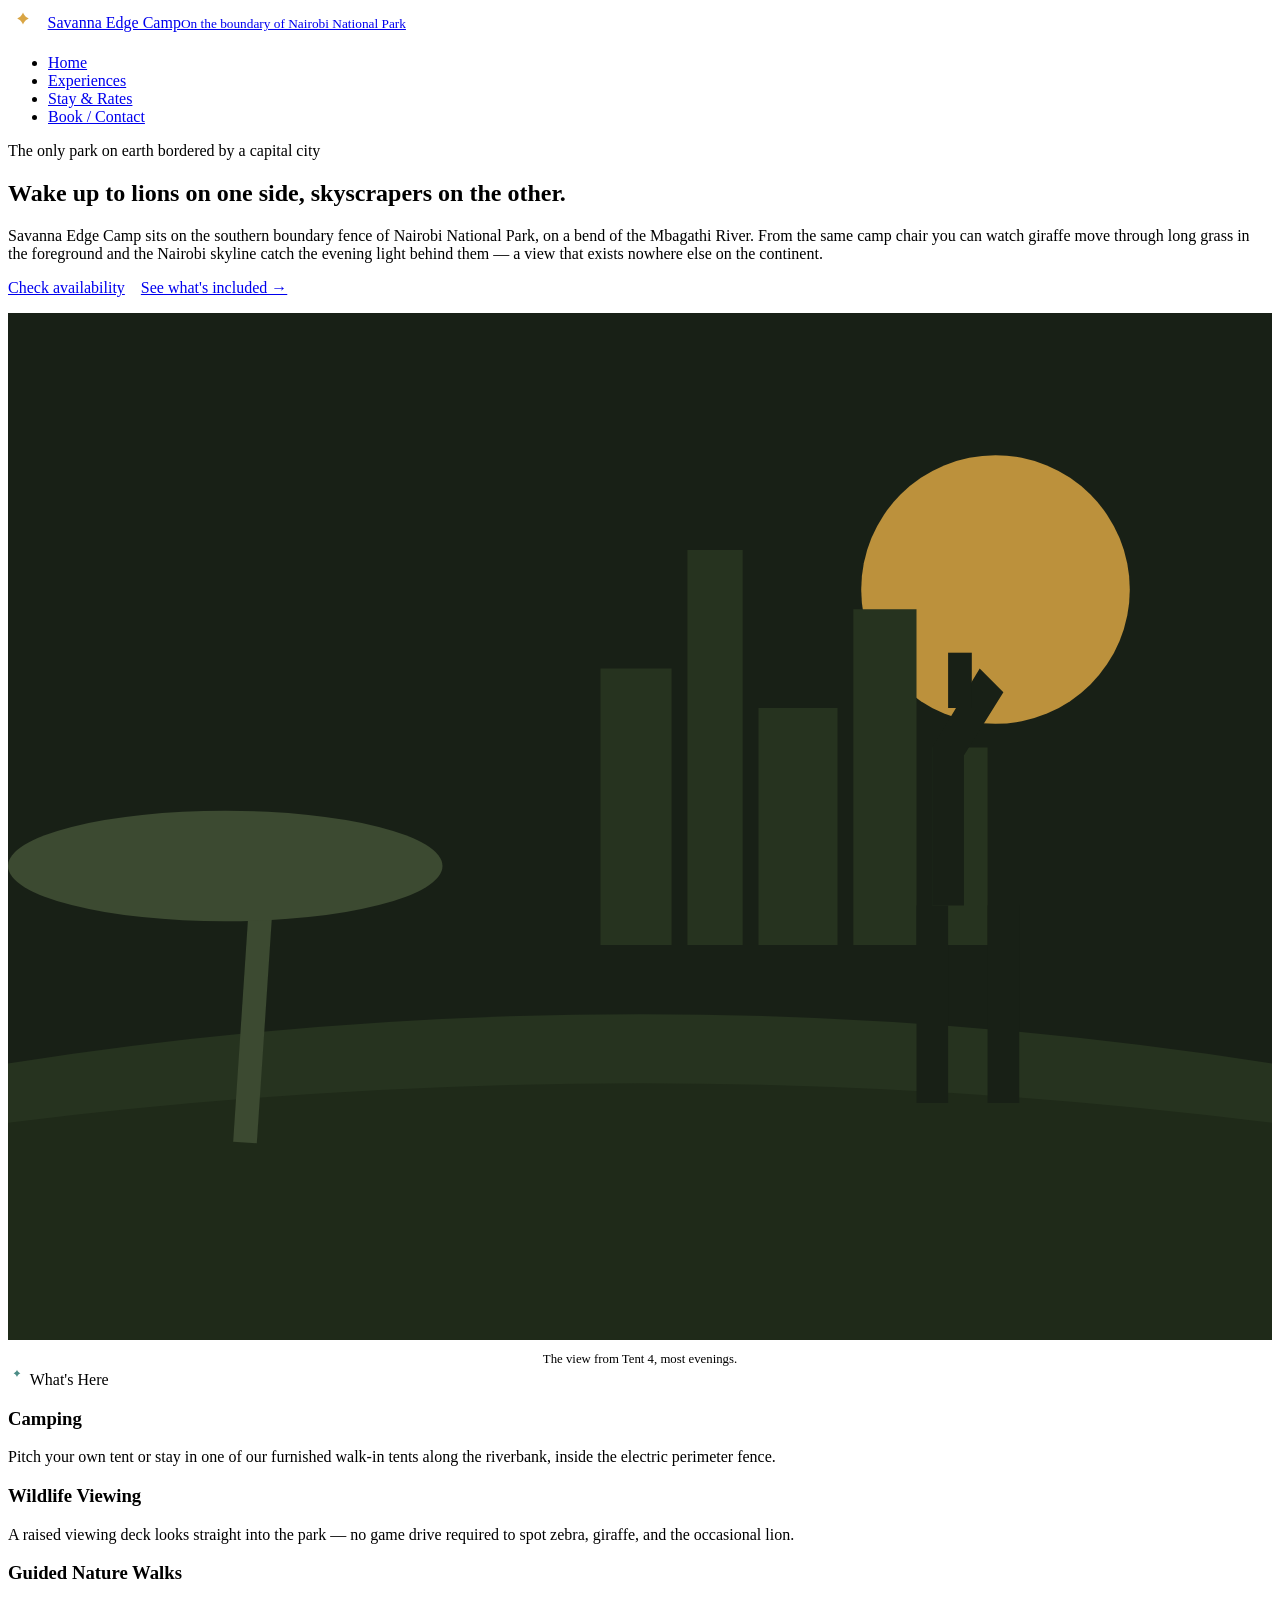
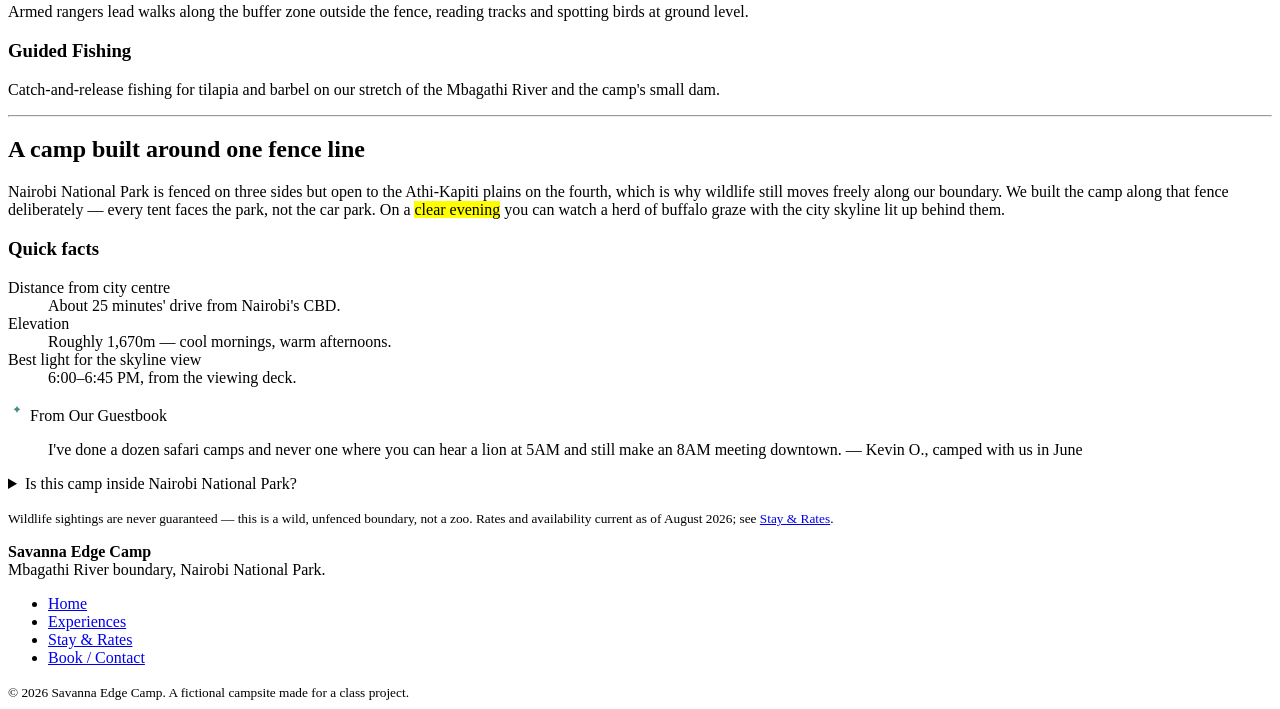
==== index.html @ 0822c195 "Add index.html for Savanna Edge Camp website This file contains the complete HTML structure for the " ====
<!DOCTYPE html>
<html lang="en">
<head>
<meta charset="UTF-8">
<meta name="viewport" content="width=device-width, initial-scale=1.0">
<title>Savanna Edge Camp — Home</title>
<meta name="description" content="A tented camp on the boundary of Nairobi National Park — camping, wildlife views, guided nature walks, and guided fishing at the dam.">
<link rel="stylesheet" href="style.css">
</head>
<body>

<header class="site-header">
  <div class="header-inner">
    <a class="brand" href="index.html" style="display:flex;align-items:center;gap:.6rem;">
      <svg width="30" height="30" viewBox="0 0 40 40" aria-hidden="true">
        <path d="M20 6c-2 6-8 8-8 8s6 2 8 8c2-6 8-8 8-8s-6-2-8-8Z" fill="#D9A544"/>
      </svg>
      <span>Savanna Edge Camp<small>On the boundary of Nairobi National Park</small></span>
    </a>
    <nav class="primary-nav" aria-label="Primary">
      <ul>
        <li><a href="index.html" aria-current="page">Home</a></li>
        <li><a href="experiences.html">Experiences</a></li>
        <li><a href="stay.html">Stay &amp; Rates</a></li>
        <li><a href="contact.html">Book / Contact</a></li>
      </ul>
    </nav>
  </div>
</header>

<section class="hero">
  <div class="hero-inner">
    <div>
      <span class="eyebrow">The only park on earth bordered by a capital city</span>
      <h1>Wake up to lions on one side, skyscrapers on the other.</h1>
      <p>Savanna Edge Camp sits on the southern boundary fence of Nairobi National Park, on a bend of the Mbagathi River. From the same camp chair you can watch giraffe move through long grass in the foreground and the Nairobi skyline catch the evening light behind them — a view that exists nowhere else on the continent.</p>
      <p>
        <a class="btn" href="contact.html">Check availability</a>
        &nbsp;&nbsp;
        <a href="experiences.html">See what's included &rarr;</a>
      </p>
    </div>
    <figure style="margin:0;">
      <svg viewBox="0 0 320 260" width="100%" role="img" aria-labelledby="heroTitle">
        <title id="heroTitle">Illustration of the Nairobi skyline behind savanna grass, an acacia tree, and a giraffe silhouette</title>
        <rect x="0" y="0" width="320" height="260" fill="#182016"/>
        <circle cx="250" cy="70" r="34" fill="#D9A544" opacity="0.85"/>
        <!-- skyline -->
        <g fill="#26331F">
          <rect x="150" y="90" width="18" height="70"/>
          <rect x="172" y="60" width="14" height="100"/>
          <rect x="190" y="100" width="20" height="60"/>
          <rect x="214" y="75" width="16" height="85"/>
          <rect x="234" y="110" width="14" height="50"/>
        </g>
        <!-- ground -->
        <path d="M0 190 Q160 165 320 190 L320 260 L0 260 Z" fill="#26331F"/>
        <path d="M0 205 Q160 185 320 205 L320 260 L0 260 Z" fill="#1F2A19"/>
        <!-- acacia tree -->
        <path d="M60 210 L64 150" stroke="#3C4A31" stroke-width="6" fill="none"/>
        <ellipse cx="55" cy="140" rx="55" ry="14" fill="#3C4A31"/>
        <!-- giraffe silhouette -->
        <g fill="#182016">
          <rect x="230" y="150" width="8" height="50"/>
          <rect x="248" y="150" width="8" height="50"/>
          <path d="M234 150 L234 110 L246 90 L252 96 L242 112 L242 150 Z"/>
          <rect x="238" y="86" width="6" height="14"/>
        </g>
      </svg>
      <figcaption style="text-align:center;color:var(--sage);font-size:.8rem;margin-top:.5rem;">The view from Tent 4, most evenings.</figcaption>
    </figure>
  </div>
</section>

<main>

  <div class="horizon-rule">
    <svg width="18" height="18" viewBox="0 0 40 40" aria-hidden="true"><path d="M20 6c-2 6-8 8-8 8s6 2 8 8c2-6 8-8 8-8s-6-2-8-8Z" fill="#4C8C86"/></svg>
    What's Here
  </div>

  <div class="card-grid">
    <article class="card">
      <h3>Camping</h3>
      <p>Pitch your own tent or stay in one of our furnished walk-in tents along the riverbank, inside the electric perimeter fence.</p>
    </article>
    <article class="card">
      <h3>Wildlife Viewing</h3>
      <p>A raised viewing deck looks straight into the park — no game drive required to spot zebra, giraffe, and the occasional lion.</p>
    </article>
    <article class="card">
      <h3>Guided Nature Walks</h3>
      <p>Armed rangers lead walks along the buffer zone outside the fence, reading tracks and spotting birds at ground level.</p>
    </article>
    <article class="card">
      <h3>Guided Fishing</h3>
      <p>Catch-and-release fishing for tilapia and barbel on our stretch of the Mbagathi River and the camp's small dam.</p>
    </article>
  </div>

  <hr class="thin">

  <section aria-labelledby="whyus">
    <h2 id="whyus">A camp built around one fence line</h2>
    <p>Nairobi National Park is fenced on three sides but open to the Athi-Kapiti plains on the fourth, which is why wildlife still moves freely along our boundary. We built the camp along that fence deliberately — every tent faces the park, not the car park. On a <mark>clear evening</mark> you can watch a herd of buffalo graze with the city skyline lit up behind them.</p>

    <aside class="panel">
      <h3>Quick facts</h3>
      <dl>
        <dt>Distance from city centre</dt>
        <dd>About 25 minutes' drive from Nairobi's CBD.</dd>
        <dt>Elevation</dt>
        <dd>Roughly 1,670m — cool mornings, warm afternoons.</dd>
        <dt>Best light for the skyline view</dt>
        <dd>6:00–6:45 PM, from the viewing deck.</dd>
      </dl>
    </aside>
  </section>

  <div class="horizon-rule">
    <svg width="18" height="18" viewBox="0 0 40 40" aria-hidden="true"><path d="M20 6c-2 6-8 8-8 8s6 2 8 8c2-6 8-8 8-8s-6-2-8-8Z" fill="#4C8C86"/></svg>
    From Our Guestbook
  </div>

  <blockquote>
    I've done a dozen safari camps and never one where you can hear a lion at 5AM and still make an 8AM meeting downtown.
    — Kevin O., camped with us in June
  </blockquote>

  <details>
    <summary>Is this camp inside Nairobi National Park?</summary>
    <p style="margin-top:.6rem;">No — we sit just outside the park's southern boundary, on private land along the Mbagathi River. Wildlife regularly moves along this stretch, but our nature walks and fishing take place outside the park fence, which is why they don't require a park vehicle or park entry fee.</p>
  </details>

  <p><small class="fine">Wildlife sightings are never guaranteed — this is a wild, unfenced boundary, not a zoo. Rates and availability current as of <time datetime="2026-08-01">August 2026</time>; see <a href="stay.html">Stay &amp; Rates</a>.</small></p>

</main>

<footer class="site-footer">
  <div class="footer-inner">
    <div>
      <strong style="color:var(--cream);">Savanna Edge Camp</strong><br>
      Mbagathi River boundary, Nairobi National Park.
    </div>
    <nav aria-label="Footer">
      <ul>
        <li><a href="index.html">Home</a></li>
        <li><a href="experiences.html">Experiences</a></li>
        <li><a href="stay.html">Stay &amp; Rates</a></li>
        <li><a href="contact.html">Book / Contact</a></li>
      </ul>
    </nav>
    <small class="fine">&copy; 2026 Savanna Edge Camp. A fictional campsite made for a class project.</small>
  </div>
</footer>

</body>
</html>
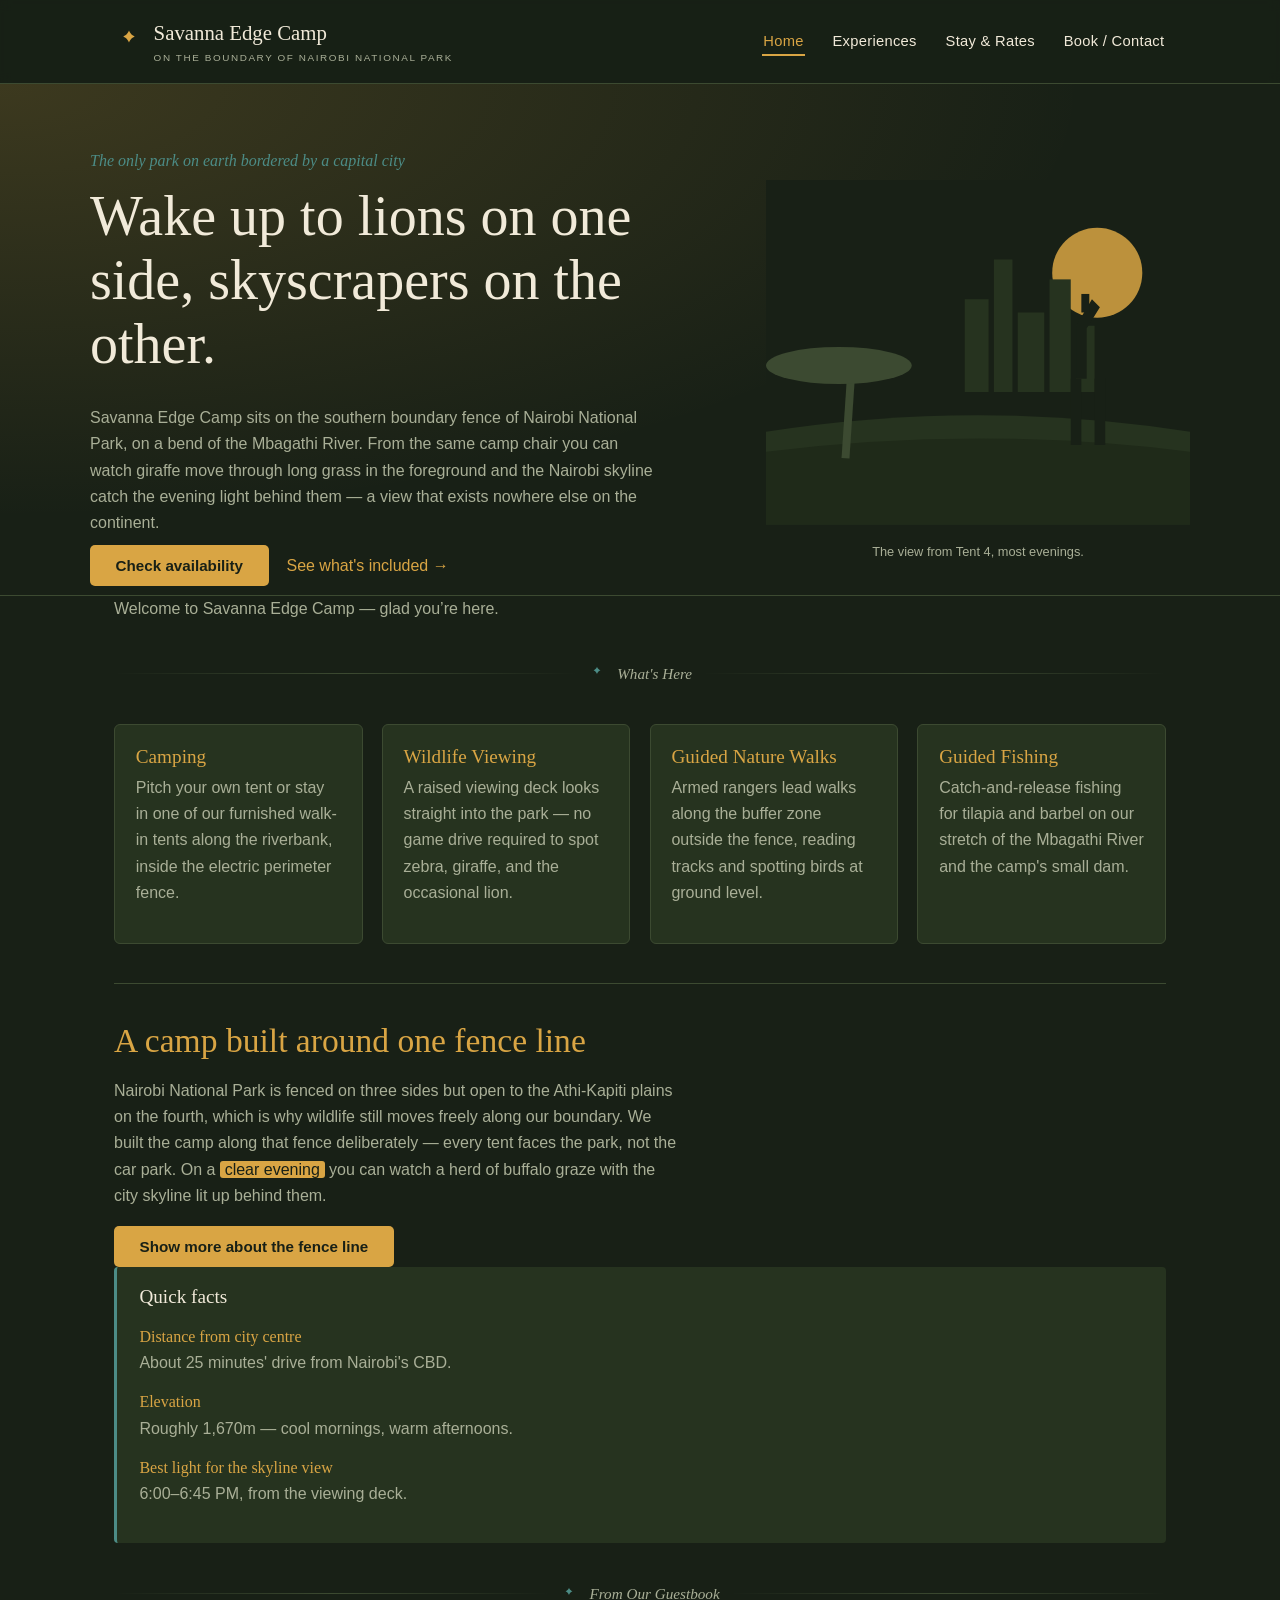
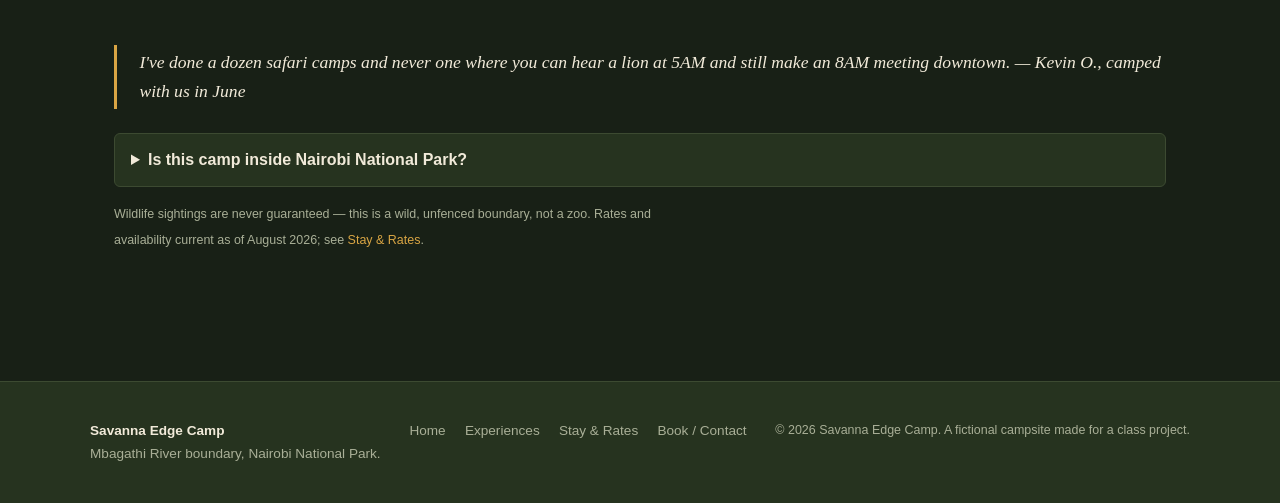
==== commit 862279f8: "Include script.js and add interactive welcome message Added JavaScript file inclusion and interactiv" ====
--- a/index.html
+++ b/index.html
@@ -6,6 +6,7 @@
 <title>Savanna Edge Camp — Home</title>
 <meta name="description" content="A tented camp on the boundary of Nairobi National Park — camping, wildlife views, guided nature walks, and guided fishing at the dam.">
 <link rel="stylesheet" href="style.css">
+<script src="script.js" defer></script>
 </head>
 <body>
 
@@ -74,6 +75,9 @@
 
 <main>
 
+  <!-- Filled in by script.js after asking the visitor for their name -->
+  <p id="welcome-message" hidden></p>
+
   <div class="horizon-rule">
     <svg width="18" height="18" viewBox="0 0 40 40" aria-hidden="true"><path d="M20 6c-2 6-8 8-8 8s6 2 8 8c2-6 8-8 8-8s-6-2-8-8Z" fill="#4C8C86"/></svg>
     What's Here
@@ -103,6 +107,12 @@
   <section aria-labelledby="whyus">
     <h2 id="whyus">A camp built around one fence line</h2>
     <p>Nairobi National Park is fenced on three sides but open to the Athi-Kapiti plains on the fourth, which is why wildlife still moves freely along our boundary. We built the camp along that fence deliberately — every tent faces the park, not the car park. On a <mark>clear evening</mark> you can watch a herd of buffalo graze with the city skyline lit up behind them.</p>
+
+    <button type="button" id="fence-info-toggle" class="btn">Show more about the fence line</button>
+
+    <div id="fence-info-extra" hidden style="margin-top:1rem;">
+      <p>The electric fence around camp is a low-voltage, wildlife-deterrent design — it keeps larger animals from wandering into the tented area at night without harming them. It's inspected every evening at dusk by camp staff before the fire is lit. The section facing the park is intentionally see-through wire, not solid fencing, so the view stays open from every tent and from the deck.</p>
+    </div>
 
     <aside class="panel">
       <h3>Quick facts</h3>
--- a/style.css
+++ b/style.css
@@ -0,0 +1,466 @@
+@import url('https://fonts.googleapis.com/css2?family=DM+Serif+Display:ital@0;1&family=Karla:wght@400;500;700&display=swap');
+
+:root {
+  --night: #182016;
+  --olive: #26331F;
+  --olive-light: #2E3F2733;
+  --gold: #D9A544;
+  --gold-soft: #D9A54430;
+  --teal: #4C8C86;
+  --cream: #F1EAD9;
+  --sage: #A9AF97;
+  --rule: 1px solid #3C4A31;
+}
+
+* {
+  box-sizing: border-box;
+}
+
+body {
+  margin: 0;
+  background: var(--night);
+  color: var(--cream);
+  font-family: 'Karla', sans-serif;
+  line-height: 1.65;
+}
+
+h1, h2, h3, h4 {
+  font-family: 'DM Serif Display', serif;
+  font-weight: 400;
+  line-height: 1.15;
+  margin: 0 0 .5em 0;
+  color: var(--cream);
+}
+
+h1 {
+  font-size: clamp(2.2rem, 5vw, 3.5rem);
+}
+
+h2 {
+  font-size: clamp(1.5rem, 3vw, 2.1rem);
+  color: var(--gold);
+}
+
+h3 {
+  font-size: 1.2rem;
+  color: var(--cream);
+}
+
+p {
+  margin: 0 0 1em 0;
+  color: var(--sage);
+  max-width: 64ch;
+}
+
+a {
+  color: var(--gold);
+  text-decoration: none;
+}
+
+a:hover,
+a:focus-visible {
+  text-decoration: underline;
+}
+
+a:focus-visible,
+button:focus-visible,
+input:focus-visible,
+select:focus-visible,
+textarea:focus-visible {
+  outline: 2px solid var(--teal);
+  outline-offset: 3px;
+}
+
+/* ---------- skyline/acacia divider ---------- */
+
+.horizon-rule {
+  display: flex;
+  align-items: center;
+  gap: .7rem;
+  margin: 2.4rem 0;
+  color: var(--sage);
+  font-family: 'DM Serif Display', serif;
+  font-style: italic;
+  font-size: .95rem;
+}
+
+.horizon-rule::before,
+.horizon-rule::after {
+  content: "";
+  height: 1px;
+  flex: 1;
+  background: linear-gradient(90deg, transparent, #3C4A31, transparent);
+}
+
+.horizon-rule svg {
+  flex-shrink: 0;
+}
+
+/* ---------- header / nav ---------- */
+
+header.site-header {
+  position: sticky;
+  top: 0;
+  z-index: 10;
+  background: rgba(24, 32, 22, .94);
+  backdrop-filter: blur(6px);
+  border-bottom: var(--rule);
+}
+
+.header-inner {
+  max-width: 1100px;
+  margin: 0 auto;
+  display: flex;
+  align-items: center;
+  justify-content: space-between;
+  padding: 1rem 1.5rem;
+}
+
+.brand {
+  display: flex;
+  align-items: center;
+  gap: .6rem;
+  font-family: 'DM Serif Display', serif;
+  font-size: 1.3rem;
+  color: var(--cream);
+}
+
+.brand small {
+  display: block;
+  font-family: 'Karla', sans-serif;
+  font-weight: 400;
+  font-size: .62rem;
+  letter-spacing: .16em;
+  text-transform: uppercase;
+  color: var(--sage);
+}
+
+nav.primary-nav ul {
+  list-style: none;
+  display: flex;
+  gap: 1.6rem;
+  margin: 0;
+  padding: 0;
+}
+
+nav.primary-nav a {
+  color: var(--cream);
+  font-size: .92rem;
+  letter-spacing: .02em;
+  padding: .3rem .1rem;
+  border-bottom: 2px solid transparent;
+}
+
+nav.primary-nav a:hover,
+nav.primary-nav a[aria-current="page"] {
+  color: var(--gold);
+  border-bottom-color: var(--gold);
+  text-decoration: none;
+}
+
+/* ---------- layout helpers ---------- */
+
+main {
+  max-width: 1100px;
+  margin: 0 auto;
+  padding: 0 1.5rem 4rem;
+}
+
+.hero {
+  padding: 4rem 1.5rem 0;
+  border-bottom: var(--rule);
+  background: radial-gradient(
+    ellipse at top left,
+    var(--gold-soft),
+    transparent 60%
+  );
+}
+
+.hero-inner {
+  max-width: 1100px;
+  margin: 0 auto;
+  display: grid;
+  grid-template-columns: 1.2fr .8fr;
+  gap: 2.5rem;
+  align-items: center;
+  padding-bottom: 0;
+}
+
+@media (max-width: 760px) {
+  .hero-inner {
+    grid-template-columns: 1fr;
+  }
+}
+
+.eyebrow {
+  font-family: 'DM Serif Display', serif;
+  font-style: italic;
+  color: var(--teal);
+  font-size: 1rem;
+  margin-bottom: .6rem;
+  display: block;
+}
+
+.card-grid {
+  display: grid;
+  grid-template-columns: repeat(4, 1fr);
+  gap: 1.2rem;
+}
+
+@media (max-width: 900px) {
+  .card-grid {
+    grid-template-columns: repeat(2, 1fr);
+  }
+}
+
+@media (max-width: 560px) {
+  .card-grid {
+    grid-template-columns: 1fr;
+  }
+}
+
+article.card {
+  background: var(--olive);
+  border: var(--rule);
+  border-radius: 6px;
+  padding: 1.3rem;
+}
+
+article.card h3 {
+  color: var(--gold);
+  margin-bottom: .4rem;
+}
+
+aside.panel {
+  background: var(--olive);
+  border-left: 3px solid var(--teal);
+  padding: 1.2rem 1.4rem;
+  border-radius: 4px;
+}
+
+blockquote {
+  border-left: 3px solid var(--gold);
+  margin: 1.5rem 0;
+  padding: .2rem 0 .2rem 1.4rem;
+  font-family: 'DM Serif Display', serif;
+  font-style: italic;
+  font-size: 1.1rem;
+  color: var(--cream);
+}
+
+blockquote cite {
+  display: block;
+  margin-top: .5rem;
+  font-style: normal;
+  font-size: .85rem;
+  color: var(--sage);
+}
+
+table {
+  width: 100%;
+  border-collapse: collapse;
+  margin: 1rem 0 2rem;
+}
+
+caption {
+  text-align: left;
+  font-family: 'DM Serif Display', serif;
+  color: var(--gold);
+  margin-bottom: .6rem;
+  font-size: 1.05rem;
+}
+
+th,
+td {
+  text-align: left;
+  padding: .65rem .8rem;
+  border-bottom: 1px solid #3C4A31;
+}
+
+th {
+  color: var(--teal);
+  font-weight: 700;
+  font-size: .78rem;
+  text-transform: uppercase;
+  letter-spacing: .06em;
+}
+
+tbody tr:hover {
+  background: var(--olive-light);
+}
+
+mark {
+  background: var(--gold);
+  color: var(--night);
+  padding: 0 .3em;
+  border-radius: 3px;
+}
+
+details {
+  background: var(--olive);
+  border: var(--rule);
+  border-radius: 6px;
+  padding: .8rem 1rem;
+  margin-bottom: .8rem;
+}
+
+summary {
+  cursor: pointer;
+  font-weight: 700;
+  color: var(--cream);
+}
+
+details[open] summary {
+  color: var(--gold);
+}
+
+dl {
+  margin: 1rem 0;
+}
+
+dt {
+  font-family: 'DM Serif Display', serif;
+  color: var(--gold);
+  margin-top: .8rem;
+}
+
+dd {
+  margin: 0;
+  color: var(--sage);
+}
+
+hr.thin {
+  border: none;
+  border-top: var(--rule);
+  margin: 2.4rem 0;
+}
+
+/* ---------- forms ---------- */
+
+fieldset {
+  border: var(--rule);
+  border-radius: 8px;
+  padding: 1.4rem 1.6rem;
+  margin: 0 0 1.6rem;
+}
+
+legend {
+  font-family: 'DM Serif Display', serif;
+  color: var(--gold);
+  padding: 0 .5rem;
+  font-size: 1.05rem;
+}
+
+label {
+  display: block;
+  margin: .9rem 0 .3rem;
+  font-size: .88rem;
+  color: var(--sage);
+}
+
+input,
+select,
+textarea {
+  width: 100%;
+  padding: .6rem .7rem;
+  background: var(--night);
+  color: var(--cream);
+  border: 1px solid #3C4A31;
+  border-radius: 5px;
+  font-family: 'Karla', sans-serif;
+  font-size: .95rem;
+}
+
+input[type="checkbox"],
+input[type="radio"] {
+  width: auto;
+  margin-right: .5rem;
+}
+
+.radio-row,
+.checkbox-row {
+  display: flex;
+  align-items: center;
+  gap: .4rem;
+  margin: .4rem 0;
+  color: var(--sage);
+}
+
+textarea {
+  resize: vertical;
+  min-height: 100px;
+}
+
+button,
+.btn {
+  background: var(--gold);
+  color: var(--night);
+  border: none;
+  font-weight: 700;
+  padding: .75rem 1.6rem;
+  border-radius: 5px;
+  cursor: pointer;
+  font-size: .95rem;
+  font-family: 'Karla', sans-serif;
+}
+
+button:hover,
+.btn:hover {
+  opacity: .9;
+}
+
+meter {
+  width: 100%;
+  height: 1.1rem;
+}
+
+progress {
+  width: 100%;
+  height: .9rem;
+  accent-color: var(--teal);
+}
+
+/* ---------- footer ---------- */
+
+footer.site-footer {
+  border-top: var(--rule);
+  margin-top: 3rem;
+  padding: 2.4rem 1.5rem;
+  background: var(--olive);
+}
+
+.footer-inner {
+  max-width: 1100px;
+  margin: 0 auto;
+  display: flex;
+  justify-content: space-between;
+  flex-wrap: wrap;
+  gap: 1.5rem;
+  font-size: .85rem;
+  color: var(--sage);
+}
+
+.footer-inner nav ul {
+  list-style: none;
+  display: flex;
+  gap: 1.2rem;
+  padding: 0;
+  margin: 0;
+}
+
+.footer-inner a {
+  color: var(--sage);
+}
+
+.footer-inner a:hover {
+  color: var(--gold);
+}
+
+address {
+  font-style: normal;
+}
+
+small.fine {
+  color: var(--sage);
+  font-size: .78rem;
+}
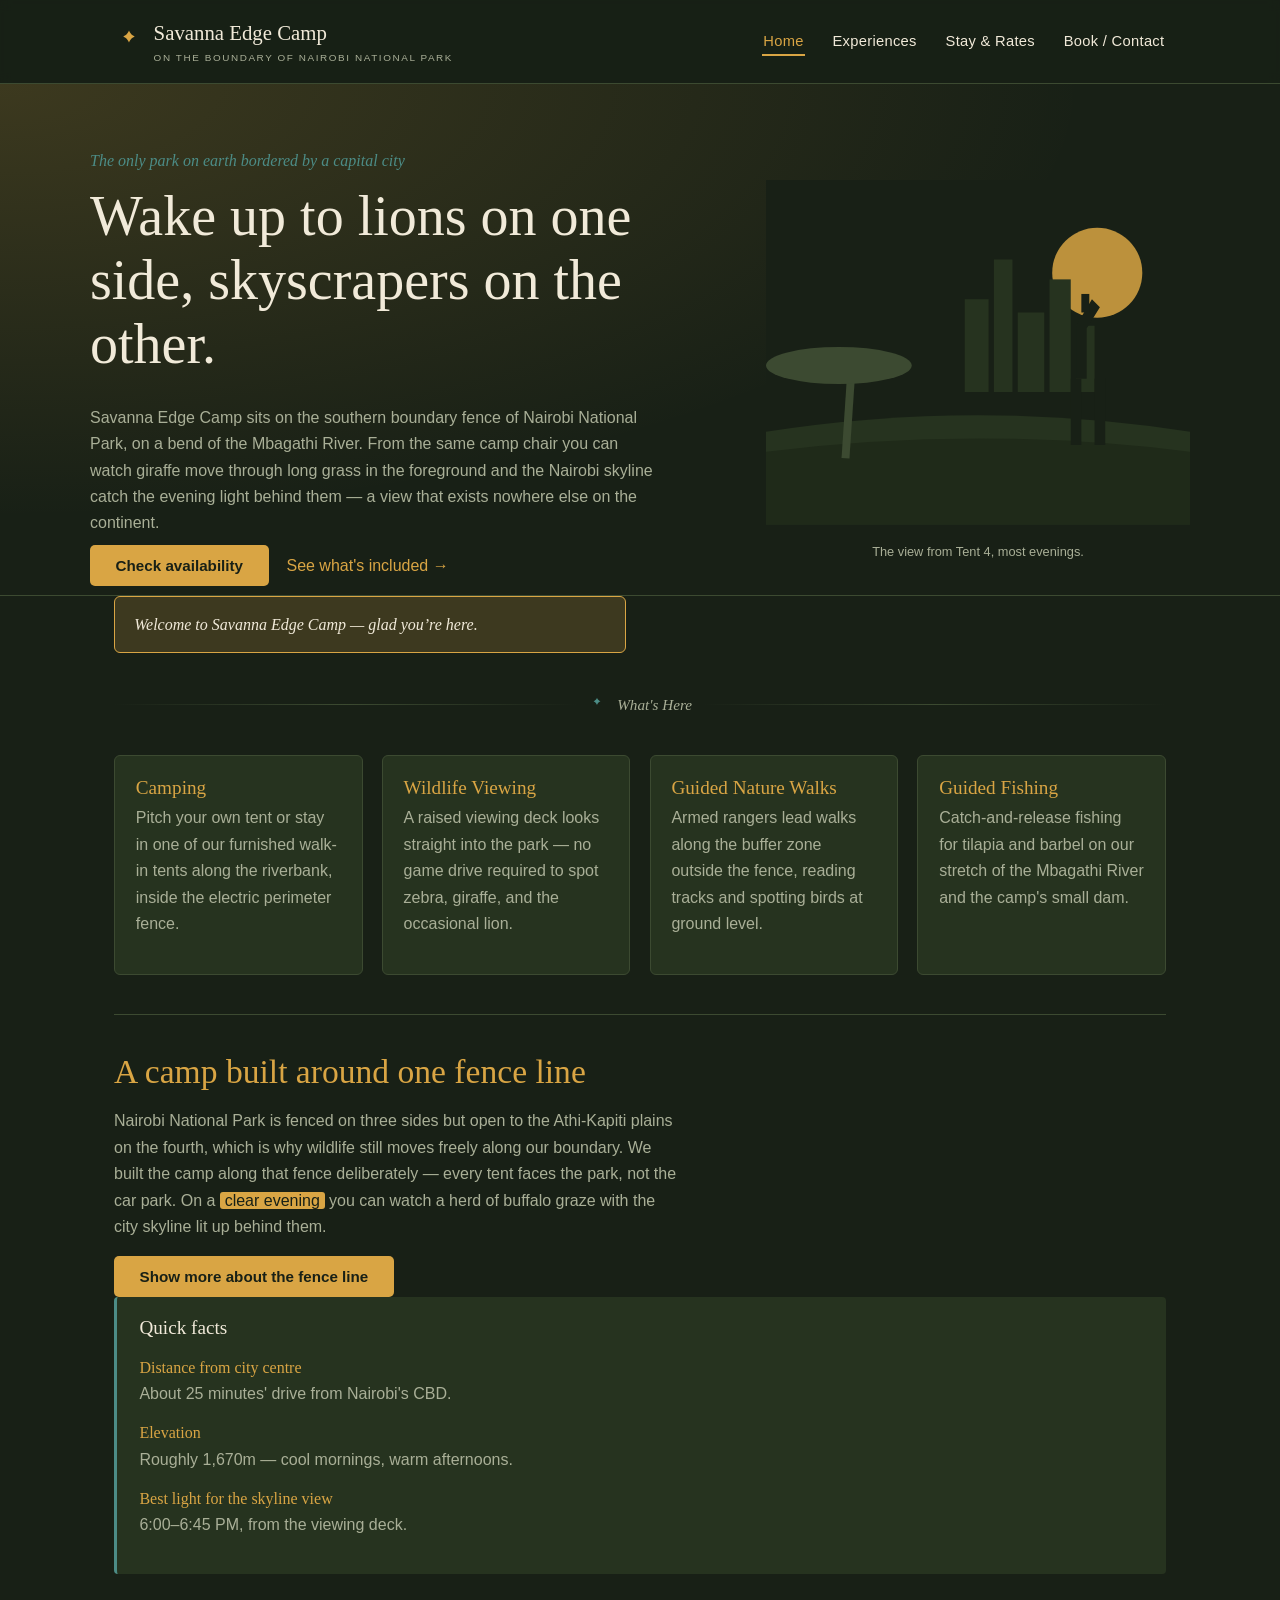
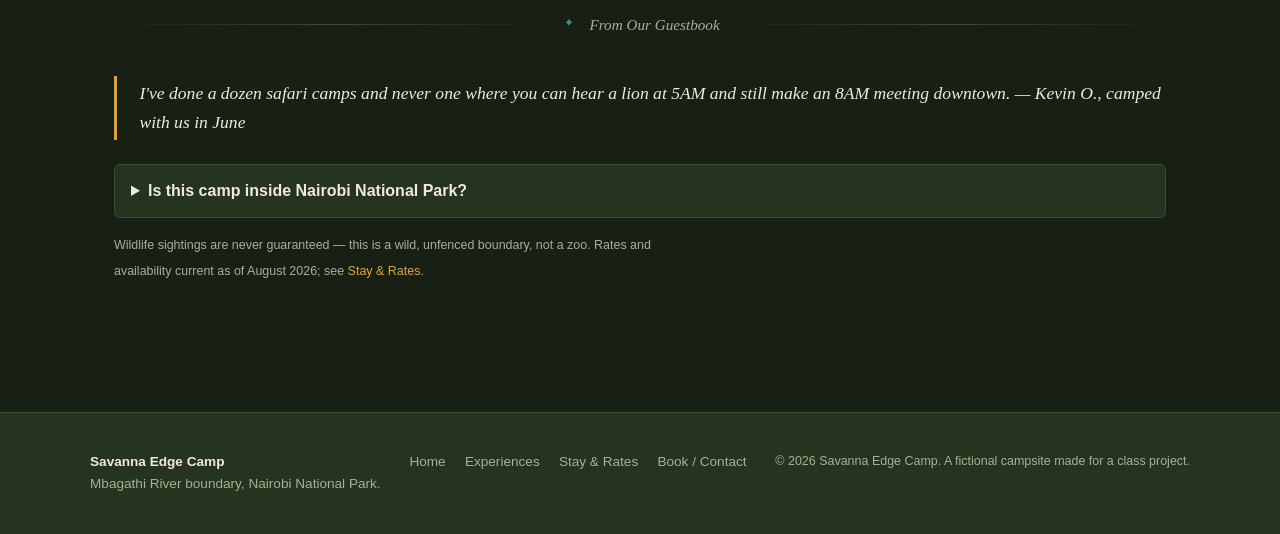
==== commit 8f90d92c: "Change links from .html to .php for contact and stay" ====
--- a/index.html
+++ b/index.html
@@ -22,8 +22,8 @@
       <ul>
         <li><a href="index.html" aria-current="page">Home</a></li>
         <li><a href="experiences.html">Experiences</a></li>
-        <li><a href="stay.html">Stay &amp; Rates</a></li>
-        <li><a href="contact.html">Book / Contact</a></li>
+        <li><a href="stay.php">Stay &amp; Rates</a></li>
+        <li><a href="contact.php">Book / Contact</a></li>
       </ul>
     </nav>
   </div>
@@ -36,7 +36,7 @@
       <h1>Wake up to lions on one side, skyscrapers on the other.</h1>
       <p>Savanna Edge Camp sits on the southern boundary fence of Nairobi National Park, on a bend of the Mbagathi River. From the same camp chair you can watch giraffe move through long grass in the foreground and the Nairobi skyline catch the evening light behind them — a view that exists nowhere else on the continent.</p>
       <p>
-        <a class="btn" href="contact.html">Check availability</a>
+        <a class="btn" href="contact.php">Check availability</a>
         &nbsp;&nbsp;
         <a href="experiences.html">See what's included &rarr;</a>
       </p>
@@ -142,7 +142,7 @@
     <p style="margin-top:.6rem;">No — we sit just outside the park's southern boundary, on private land along the Mbagathi River. Wildlife regularly moves along this stretch, but our nature walks and fishing take place outside the park fence, which is why they don't require a park vehicle or park entry fee.</p>
   </details>
 
-  <p><small class="fine">Wildlife sightings are never guaranteed — this is a wild, unfenced boundary, not a zoo. Rates and availability current as of <time datetime="2026-08-01">August 2026</time>; see <a href="stay.html">Stay &amp; Rates</a>.</small></p>
+  <p><small class="fine">Wildlife sightings are never guaranteed — this is a wild, unfenced boundary, not a zoo. Rates and availability current as of <time datetime="2026-08-01">August 2026</time>; see <a href="stay.php">Stay &amp; Rates</a>.</small></p>
 
 </main>
 
@@ -156,8 +156,8 @@
       <ul>
         <li><a href="index.html">Home</a></li>
         <li><a href="experiences.html">Experiences</a></li>
-        <li><a href="stay.html">Stay &amp; Rates</a></li>
-        <li><a href="contact.html">Book / Contact</a></li>
+        <li><a href="stay.php">Stay &amp; Rates</a></li>
+        <li><a href="contact.php">Book / Contact</a></li>
       </ul>
     </nav>
     <small class="fine">&copy; 2026 Savanna Edge Camp. A fictional campsite made for a class project.</small>
--- a/style.css
+++ b/style.css
@@ -1,466 +1,212 @@
 @import url('https://fonts.googleapis.com/css2?family=DM+Serif+Display:ital@0;1&family=Karla:wght@400;500;700&display=swap');
 
-:root {
-  --night: #182016;
-  --olive: #26331F;
-  --olive-light: #2E3F2733;
-  --gold: #D9A544;
-  --gold-soft: #D9A54430;
-  --teal: #4C8C86;
-  --cream: #F1EAD9;
-  --sage: #A9AF97;
+:root{
+  --night:#182016;
+  --olive:#26331F;
+  --olive-light:#2E3F2733;
+  --gold:#D9A544;
+  --gold-soft:#D9A54430;
+  --teal:#4C8C86;
+  --cream:#F1EAD9;
+  --sage:#A9AF97;
   --rule: 1px solid #3C4A31;
 }
 
-* {
-  box-sizing: border-box;
-}
-
-body {
-  margin: 0;
-  background: var(--night);
-  color: var(--cream);
-  font-family: 'Karla', sans-serif;
-  line-height: 1.65;
-}
-
-h1, h2, h3, h4 {
-  font-family: 'DM Serif Display', serif;
-  font-weight: 400;
-  line-height: 1.15;
-  margin: 0 0 .5em 0;
-  color: var(--cream);
-}
-
-h1 {
-  font-size: clamp(2.2rem, 5vw, 3.5rem);
-}
-
-h2 {
-  font-size: clamp(1.5rem, 3vw, 2.1rem);
-  color: var(--gold);
-}
-
-h3 {
-  font-size: 1.2rem;
-  color: var(--cream);
-}
-
-p {
-  margin: 0 0 1em 0;
-  color: var(--sage);
-  max-width: 64ch;
-}
-
-a {
-  color: var(--gold);
-  text-decoration: none;
-}
-
-a:hover,
-a:focus-visible {
-  text-decoration: underline;
-}
-
-a:focus-visible,
-button:focus-visible,
-input:focus-visible,
-select:focus-visible,
-textarea:focus-visible {
-  outline: 2px solid var(--teal);
-  outline-offset: 3px;
-}
-
-/* ---------- skyline/acacia divider ---------- */
-
-.horizon-rule {
-  display: flex;
-  align-items: center;
-  gap: .7rem;
-  margin: 2.4rem 0;
-  color: var(--sage);
-  font-family: 'DM Serif Display', serif;
-  font-style: italic;
-  font-size: .95rem;
-}
-
-.horizon-rule::before,
-.horizon-rule::after {
-  content: "";
-  height: 1px;
-  flex: 1;
-  background: linear-gradient(90deg, transparent, #3C4A31, transparent);
-}
-
-.horizon-rule svg {
-  flex-shrink: 0;
-}
+*{ box-sizing:border-box; }
+
+body{
+  margin:0;
+  background:var(--night);
+  color:var(--cream);
+  font-family:'Karla', sans-serif;
+  line-height:1.65;
+}
+
+h1,h2,h3,h4{
+  font-family:'DM Serif Display', serif;
+  font-weight:400;
+  line-height:1.15;
+  margin:0 0 .5em 0;
+  color:var(--cream);
+}
+h1{ font-size:clamp(2.2rem, 5vw, 3.5rem); }
+h2{ font-size:clamp(1.5rem, 3vw, 2.1rem); color:var(--gold); }
+h3{ font-size:1.2rem; color:var(--cream); }
+
+p{ margin:0 0 1em 0; color:var(--sage); max-width:64ch; }
+
+a{ color:var(--gold); text-decoration:none; }
+a:hover, a:focus-visible{ text-decoration:underline; }
+a:focus-visible, button:focus-visible, input:focus-visible,
+select:focus-visible, textarea:focus-visible{
+  outline:2px solid var(--teal);
+  outline-offset:3px;
+}
+
+/* ---------- skyline/acacia divider — the running signature ---------- */
+.horizon-rule{
+  display:flex; align-items:center; gap:.7rem;
+  margin:2.4rem 0; color:var(--sage);
+  font-family:'DM Serif Display', serif; font-style:italic;
+  font-size:.95rem;
+}
+.horizon-rule::before, .horizon-rule::after{
+  content:""; height:1px; flex:1;
+  background:linear-gradient(90deg, transparent, #3C4A31, transparent);
+}
+.horizon-rule svg{ flex-shrink:0; }
 
 /* ---------- header / nav ---------- */
-
-header.site-header {
-  position: sticky;
-  top: 0;
-  z-index: 10;
-  background: rgba(24, 32, 22, .94);
-  backdrop-filter: blur(6px);
-  border-bottom: var(--rule);
-}
-
-.header-inner {
-  max-width: 1100px;
-  margin: 0 auto;
-  display: flex;
-  align-items: center;
-  justify-content: space-between;
-  padding: 1rem 1.5rem;
-}
-
-.brand {
-  display: flex;
-  align-items: center;
-  gap: .6rem;
-  font-family: 'DM Serif Display', serif;
-  font-size: 1.3rem;
-  color: var(--cream);
-}
-
-.brand small {
-  display: block;
-  font-family: 'Karla', sans-serif;
-  font-weight: 400;
-  font-size: .62rem;
-  letter-spacing: .16em;
-  text-transform: uppercase;
-  color: var(--sage);
-}
-
-nav.primary-nav ul {
-  list-style: none;
-  display: flex;
-  gap: 1.6rem;
-  margin: 0;
-  padding: 0;
-}
-
-nav.primary-nav a {
-  color: var(--cream);
-  font-size: .92rem;
-  letter-spacing: .02em;
-  padding: .3rem .1rem;
-  border-bottom: 2px solid transparent;
-}
-
-nav.primary-nav a:hover,
-nav.primary-nav a[aria-current="page"] {
-  color: var(--gold);
-  border-bottom-color: var(--gold);
-  text-decoration: none;
+header.site-header{
+  position:sticky; top:0; z-index:10;
+  background:rgba(24,32,22,.94);
+  backdrop-filter:blur(6px);
+  border-bottom:var(--rule);
+}
+.header-inner{
+  max-width:1100px; margin:0 auto;
+  display:flex; align-items:center; justify-content:space-between;
+  padding:1rem 1.5rem;
+}
+.brand{
+  display:flex; align-items:center; gap:.6rem;
+  font-family:'DM Serif Display', serif; font-size:1.3rem; color:var(--cream);
+}
+.brand small{
+  display:block; font-family:'Karla',sans-serif; font-weight:400;
+  font-size:.62rem; letter-spacing:.16em; text-transform:uppercase; color:var(--sage);
+}
+nav.primary-nav ul{ list-style:none; display:flex; gap:1.6rem; margin:0; padding:0; }
+nav.primary-nav a{
+  color:var(--cream); font-size:.92rem; letter-spacing:.02em;
+  padding:.3rem .1rem; border-bottom:2px solid transparent;
+}
+nav.primary-nav a:hover, nav.primary-nav a[aria-current="page"]{
+  color:var(--gold); border-bottom-color:var(--gold); text-decoration:none;
 }
 
 /* ---------- layout helpers ---------- */
-
-main {
-  max-width: 1100px;
-  margin: 0 auto;
-  padding: 0 1.5rem 4rem;
-}
-
-.hero {
-  padding: 4rem 1.5rem 0;
-  border-bottom: var(--rule);
-  background: radial-gradient(
-    ellipse at top left,
-    var(--gold-soft),
-    transparent 60%
-  );
-}
-
-.hero-inner {
-  max-width: 1100px;
-  margin: 0 auto;
-  display: grid;
-  grid-template-columns: 1.2fr .8fr;
-  gap: 2.5rem;
-  align-items: center;
-  padding-bottom: 0;
-}
-
-@media (max-width: 760px) {
-  .hero-inner {
-    grid-template-columns: 1fr;
-  }
-}
-
-.eyebrow {
-  font-family: 'DM Serif Display', serif;
-  font-style: italic;
-  color: var(--teal);
-  font-size: 1rem;
-  margin-bottom: .6rem;
-  display: block;
-}
-
-.card-grid {
-  display: grid;
-  grid-template-columns: repeat(4, 1fr);
-  gap: 1.2rem;
-}
-
-@media (max-width: 900px) {
-  .card-grid {
-    grid-template-columns: repeat(2, 1fr);
-  }
-}
-
-@media (max-width: 560px) {
-  .card-grid {
-    grid-template-columns: 1fr;
-  }
-}
-
-article.card {
-  background: var(--olive);
-  border: var(--rule);
-  border-radius: 6px;
-  padding: 1.3rem;
-}
-
-article.card h3 {
-  color: var(--gold);
-  margin-bottom: .4rem;
-}
-
-aside.panel {
-  background: var(--olive);
-  border-left: 3px solid var(--teal);
-  padding: 1.2rem 1.4rem;
-  border-radius: 4px;
-}
-
-blockquote {
-  border-left: 3px solid var(--gold);
-  margin: 1.5rem 0;
-  padding: .2rem 0 .2rem 1.4rem;
-  font-family: 'DM Serif Display', serif;
-  font-style: italic;
-  font-size: 1.1rem;
-  color: var(--cream);
-}
-
-blockquote cite {
-  display: block;
-  margin-top: .5rem;
-  font-style: normal;
-  font-size: .85rem;
-  color: var(--sage);
-}
-
-table {
-  width: 100%;
-  border-collapse: collapse;
-  margin: 1rem 0 2rem;
-}
-
-caption {
-  text-align: left;
-  font-family: 'DM Serif Display', serif;
-  color: var(--gold);
-  margin-bottom: .6rem;
-  font-size: 1.05rem;
-}
-
-th,
-td {
-  text-align: left;
-  padding: .65rem .8rem;
-  border-bottom: 1px solid #3C4A31;
-}
-
-th {
-  color: var(--teal);
-  font-weight: 700;
-  font-size: .78rem;
-  text-transform: uppercase;
-  letter-spacing: .06em;
-}
-
-tbody tr:hover {
-  background: var(--olive-light);
-}
-
-mark {
-  background: var(--gold);
-  color: var(--night);
-  padding: 0 .3em;
-  border-radius: 3px;
-}
-
-details {
-  background: var(--olive);
-  border: var(--rule);
-  border-radius: 6px;
-  padding: .8rem 1rem;
-  margin-bottom: .8rem;
-}
-
-summary {
-  cursor: pointer;
-  font-weight: 700;
-  color: var(--cream);
-}
-
-details[open] summary {
-  color: var(--gold);
-}
-
-dl {
-  margin: 1rem 0;
-}
-
-dt {
-  font-family: 'DM Serif Display', serif;
-  color: var(--gold);
-  margin-top: .8rem;
-}
-
-dd {
-  margin: 0;
-  color: var(--sage);
-}
-
-hr.thin {
-  border: none;
-  border-top: var(--rule);
-  margin: 2.4rem 0;
-}
+main{ max-width:1100px; margin:0 auto; padding:0 1.5rem 4rem; }
+.hero{
+  padding:4rem 1.5rem 0; border-bottom:var(--rule);
+  background: radial-gradient(ellipse at top left, var(--gold-soft), transparent 60%);
+}
+.hero-inner{
+  max-width:1100px; margin:0 auto;
+  display:grid; grid-template-columns:1.2fr .8fr; gap:2.5rem; align-items:center;
+  padding-bottom:0;
+}
+@media (max-width:760px){ .hero-inner{ grid-template-columns:1fr; } }
+
+.eyebrow{
+  font-family:'DM Serif Display', serif; font-style:italic; color:var(--teal);
+  font-size:1rem; margin-bottom:.6rem; display:block;
+}
+
+.card-grid{ display:grid; grid-template-columns:repeat(4,1fr); gap:1.2rem; }
+@media (max-width:900px){ .card-grid{ grid-template-columns:repeat(2,1fr); } }
+@media (max-width:560px){ .card-grid{ grid-template-columns:1fr; } }
+
+article.card{
+  background:var(--olive); border:var(--rule); border-radius:6px; padding:1.3rem;
+}
+article.card h3{ color:var(--gold); margin-bottom:.4rem; }
+
+aside.panel{
+  background:var(--olive); border-left:3px solid var(--teal);
+  padding:1.2rem 1.4rem; border-radius:4px;
+}
+
+blockquote{
+  border-left:3px solid var(--gold);
+  margin:1.5rem 0; padding:.2rem 0 .2rem 1.4rem;
+  font-family:'DM Serif Display', serif; font-style:italic; font-size:1.1rem; color:var(--cream);
+}
+blockquote cite{ display:block; margin-top:.5rem; font-style:normal; font-size:.85rem; color:var(--sage); }
+
+table{ width:100%; border-collapse:collapse; margin:1rem 0 2rem; }
+caption{ text-align:left; font-family:'DM Serif Display',serif; color:var(--gold); margin-bottom:.6rem; font-size:1.05rem; }
+th, td{ text-align:left; padding:.65rem .8rem; border-bottom:1px solid #3C4A31; }
+th{ color:var(--teal); font-weight:700; font-size:.78rem; text-transform:uppercase; letter-spacing:.06em; }
+tbody tr:hover{ background:var(--olive-light); }
+
+mark{ background:var(--gold); color:var(--night); padding:0 .3em; border-radius:3px; }
+
+details{ background:var(--olive); border:var(--rule); border-radius:6px; padding:.8rem 1rem; margin-bottom:.8rem; }
+summary{ cursor:pointer; font-weight:700; color:var(--cream); }
+details[open] summary{ color:var(--gold); }
+
+dl{ margin:1rem 0; }
+dt{ font-family:'DM Serif Display', serif; color:var(--gold); margin-top:.8rem; }
+dd{ margin:0; color:var(--sage); }
+
+hr.thin{ border:none; border-top:var(--rule); margin:2.4rem 0; }
 
 /* ---------- forms ---------- */
-
-fieldset {
-  border: var(--rule);
-  border-radius: 8px;
-  padding: 1.4rem 1.6rem;
-  margin: 0 0 1.6rem;
-}
-
-legend {
-  font-family: 'DM Serif Display', serif;
-  color: var(--gold);
-  padding: 0 .5rem;
-  font-size: 1.05rem;
-}
-
-label {
-  display: block;
-  margin: .9rem 0 .3rem;
-  font-size: .88rem;
-  color: var(--sage);
-}
-
-input,
-select,
-textarea {
-  width: 100%;
-  padding: .6rem .7rem;
-  background: var(--night);
-  color: var(--cream);
-  border: 1px solid #3C4A31;
-  border-radius: 5px;
-  font-family: 'Karla', sans-serif;
-  font-size: .95rem;
-}
-
-input[type="checkbox"],
-input[type="radio"] {
-  width: auto;
-  margin-right: .5rem;
-}
-
-.radio-row,
-.checkbox-row {
-  display: flex;
-  align-items: center;
-  gap: .4rem;
-  margin: .4rem 0;
-  color: var(--sage);
-}
-
-textarea {
-  resize: vertical;
-  min-height: 100px;
-}
-
-button,
-.btn {
-  background: var(--gold);
-  color: var(--night);
-  border: none;
-  font-weight: 700;
-  padding: .75rem 1.6rem;
-  border-radius: 5px;
-  cursor: pointer;
-  font-size: .95rem;
-  font-family: 'Karla', sans-serif;
-}
-
-button:hover,
-.btn:hover {
-  opacity: .9;
-}
-
-meter {
-  width: 100%;
-  height: 1.1rem;
-}
-
-progress {
-  width: 100%;
-  height: .9rem;
-  accent-color: var(--teal);
-}
+fieldset{ border:var(--rule); border-radius:8px; padding:1.4rem 1.6rem; margin:0 0 1.6rem; }
+legend{ font-family:'DM Serif Display', serif; color:var(--gold); padding:0 .5rem; font-size:1.05rem; }
+label{ display:block; margin:.9rem 0 .3rem; font-size:.88rem; color:var(--sage); }
+input, select, textarea{
+  width:100%; padding:.6rem .7rem; background:var(--night); color:var(--cream);
+  border:1px solid #3C4A31; border-radius:5px; font-family:'Karla',sans-serif; font-size:.95rem;
+}
+input[type="checkbox"], input[type="radio"]{ width:auto; margin-right:.5rem; }
+.radio-row, .checkbox-row{ display:flex; align-items:center; gap:.4rem; margin:.4rem 0; color:var(--sage); }
+textarea{ resize:vertical; min-height:100px; }
+button, .btn{
+  background:var(--gold); color:var(--night); border:none; font-weight:700;
+  padding:.75rem 1.6rem; border-radius:5px; cursor:pointer; font-size:.95rem;
+  font-family:'Karla',sans-serif;
+}
+button:hover{ background:#e6b862; }
+
+meter{ width:100%; height:1.1rem; }
+progress{ width:100%; height:.9rem; accent-color:var(--teal); }
 
 /* ---------- footer ---------- */
-
-footer.site-footer {
-  border-top: var(--rule);
-  margin-top: 3rem;
-  padding: 2.4rem 1.5rem;
-  background: var(--olive);
-}
-
-.footer-inner {
-  max-width: 1100px;
-  margin: 0 auto;
-  display: flex;
-  justify-content: space-between;
-  flex-wrap: wrap;
-  gap: 1.5rem;
-  font-size: .85rem;
-  color: var(--sage);
-}
-
-.footer-inner nav ul {
-  list-style: none;
-  display: flex;
-  gap: 1.2rem;
-  padding: 0;
-  margin: 0;
-}
-
-.footer-inner a {
-  color: var(--sage);
-}
-
-.footer-inner a:hover {
-  color: var(--gold);
-}
-
-address {
-  font-style: normal;
-}
-
-small.fine {
-  color: var(--sage);
-  font-size: .78rem;
-}
+footer.site-footer{ border-top:var(--rule); margin-top:3rem; padding:2.4rem 1.5rem; background:var(--olive); }
+.footer-inner{
+  max-width:1100px; margin:0 auto; display:flex; justify-content:space-between;
+  flex-wrap:wrap; gap:1.5rem; font-size:.85rem; color:var(--sage);
+}
+.footer-inner nav ul{ list-style:none; display:flex; gap:1.2rem; padding:0; margin:0; }
+.footer-inner a{ color:var(--sage); }
+.footer-inner a:hover{ color:var(--gold); }
+
+address{ font-style:normal; }
+small.fine{ color:var(--sage); font-size:.78rem; }
+
+/* ---------- JS-driven interactive states ---------- */
+#welcome-message{
+  background:var(--gold-soft); border:1px solid var(--gold);
+  color:var(--cream); padding:.9rem 1.2rem; border-radius:6px;
+  margin:0 0 1.6rem; font-family:'DM Serif Display', serif; font-style:italic;
+}
+
+.spotlight-buttons{ display:flex; flex-wrap:wrap; gap:.7rem; margin:1rem 0 1.6rem; }
+.spotlight-btn{
+  background:var(--olive); color:var(--cream); border:1px solid #3C4A31;
+  padding:.55rem 1.1rem; border-radius:20px; cursor:pointer; font-family:'Karla',sans-serif; font-size:.88rem;
+}
+.spotlight-btn:hover{ border-color:var(--gold); }
+.spotlight-btn.is-active{ background:var(--gold); color:var(--night); border-color:var(--gold); font-weight:700; }
+
+#spotlight-panel{ border-width:2px; transition:border-color .2s ease; }
+
+.package-card{ cursor:pointer; transition:border-color .15s ease, background .15s ease; }
+.package-card:hover{ border-color:var(--teal); }
+.package-card.is-selected{ border-color:var(--gold); background:#2E3F27; }
+#package-summary{
+  margin-top:1rem; padding:.9rem 1.2rem; background:var(--olive);
+  border-left:3px solid var(--gold); border-radius:4px; color:var(--cream);
+}
+
+#form-errors{
+  background:#4A2323; border:1px solid #A85252; color:#F1D9D9;
+  padding:.8rem 1.1rem; border-radius:6px; margin-bottom:1.2rem;
+}
+#form-success{
+  background:#243B33; border:1px solid var(--teal); color:var(--cream);
+  padding:.8rem 1.1rem; border-radius:6px; margin-bottom:1.2rem;
+}
+.field-error{ outline:2px solid #C86A6A; outline-offset:1px; }
